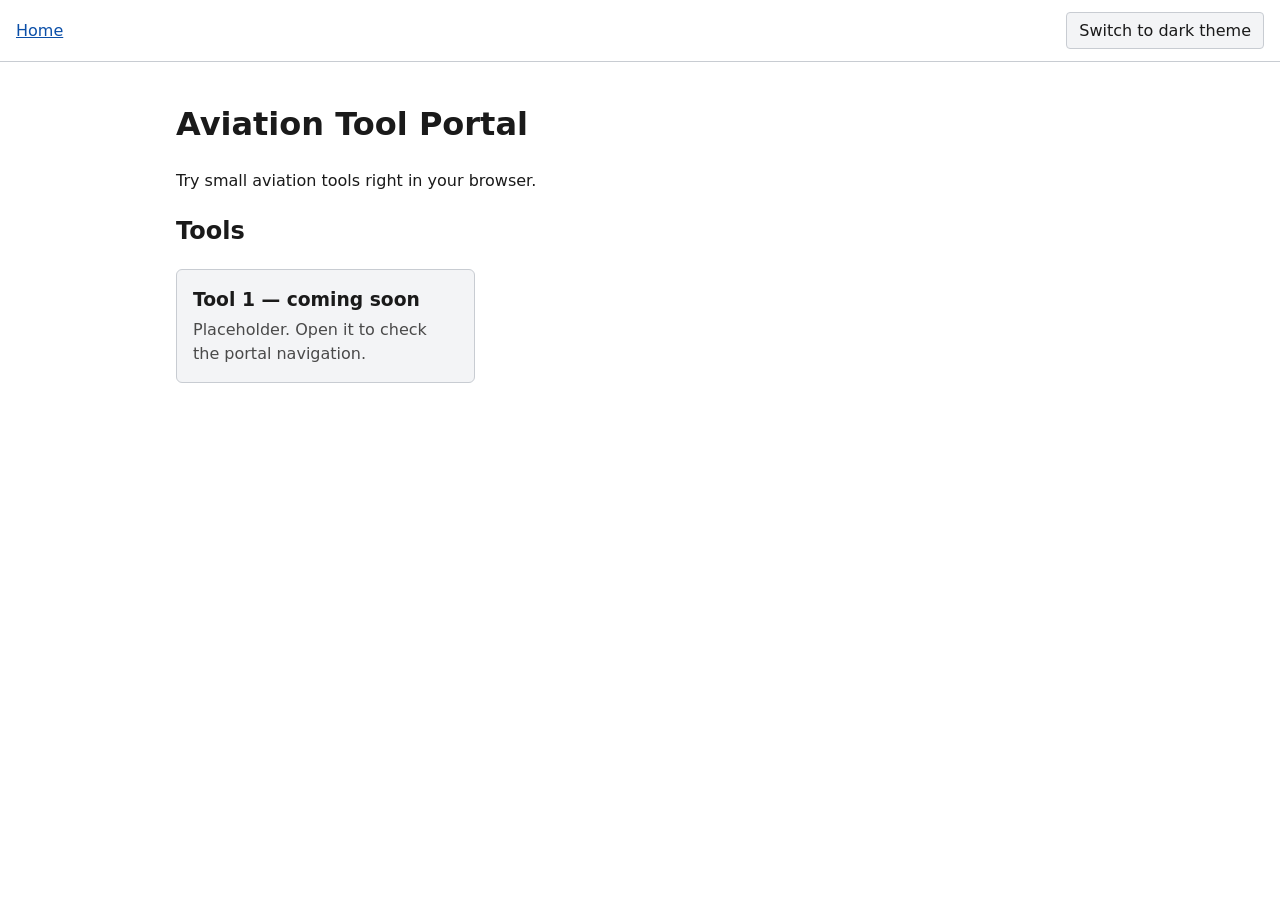
==== index.html @ d0dfb933 "Add portal homepage with placeholder tool card Co-Authored-By: Claude Sonnet 5.5 <noreply@anthropic." ====
<!DOCTYPE html>
<html lang="en" data-theme="light">
<head>
  <meta charset="utf-8">
  <meta name="viewport" content="width=device-width, initial-scale=1">
  <title>Aviation Tool Portal</title>
  <link rel="stylesheet" href="css/base.css">
  <script src="js/theme.js"></script>
</head>
<body>
  <header class="site-header">
    <nav><a href="index.html">Home</a></nav>
    <button id="theme-toggle" type="button">Switch to dark theme</button>
  </header>

  <main>
    <h1>Aviation Tool Portal</h1>
    <p>Try small aviation tools right in your browser.</p>

    <h2>Tools</h2>
    <ul class="tool-grid">
      <li>
        <a class="tool-card" href="tools/tool-1/index.html">
          <h3>Tool 1 — coming soon</h3>
          <p>Placeholder. Open it to check the portal navigation.</p>
        </a>
      </li>
    </ul>
  </main>
</body>
</html>
---- css/base.css ----
:root {
  --bg: #ffffff;
  --text: #1a1a1a;
  --muted: #4a4a4a;
  --surface: #f3f4f6;
  --border: #c8ccd2;
  --link: #0b4fa8;
}

:root[data-theme="dark"] {
  --bg: #15171a;
  --text: #f1f2f4;
  --muted: #b8bcc4;
  --surface: #22262b;
  --border: #454b53;
  --link: #8ab8ff;
}

* { box-sizing: border-box; }

body {
  margin: 0;
  background: var(--bg);
  color: var(--text);
  font: 1rem/1.5 system-ui, sans-serif;
}

a { color: var(--link); }

.site-header {
  display: flex;
  flex-wrap: wrap;
  align-items: center;
  justify-content: space-between;
  gap: 0.5rem 1rem;
  padding: 0.75rem 1rem;
  border-bottom: 1px solid var(--border);
}

.site-header nav { display: flex; align-items: center; gap: 1rem; }

button {
  font: inherit;
  color: var(--text);
  background: var(--surface);
  border: 1px solid var(--border);
  border-radius: 4px;
  padding: 0.35rem 0.75rem;
  cursor: pointer;
}

main {
  max-width: 60rem;
  margin: 0 auto;
  padding: 1rem;
}

.tool-grid {
  display: grid;
  grid-template-columns: repeat(auto-fill, minmax(15rem, 1fr));
  gap: 1rem;
  padding: 0;
  list-style: none;
}

.tool-card {
  display: block;
  height: 100%;
  padding: 1rem;
  background: var(--surface);
  border: 1px solid var(--border);
  border-radius: 6px;
  color: var(--text);
  text-decoration: none;
}

.tool-card:hover, .tool-card:focus-visible { border-color: var(--link); }
.tool-card h3 { margin: 0 0 0.25rem; }
.tool-card p { margin: 0; color: var(--muted); }
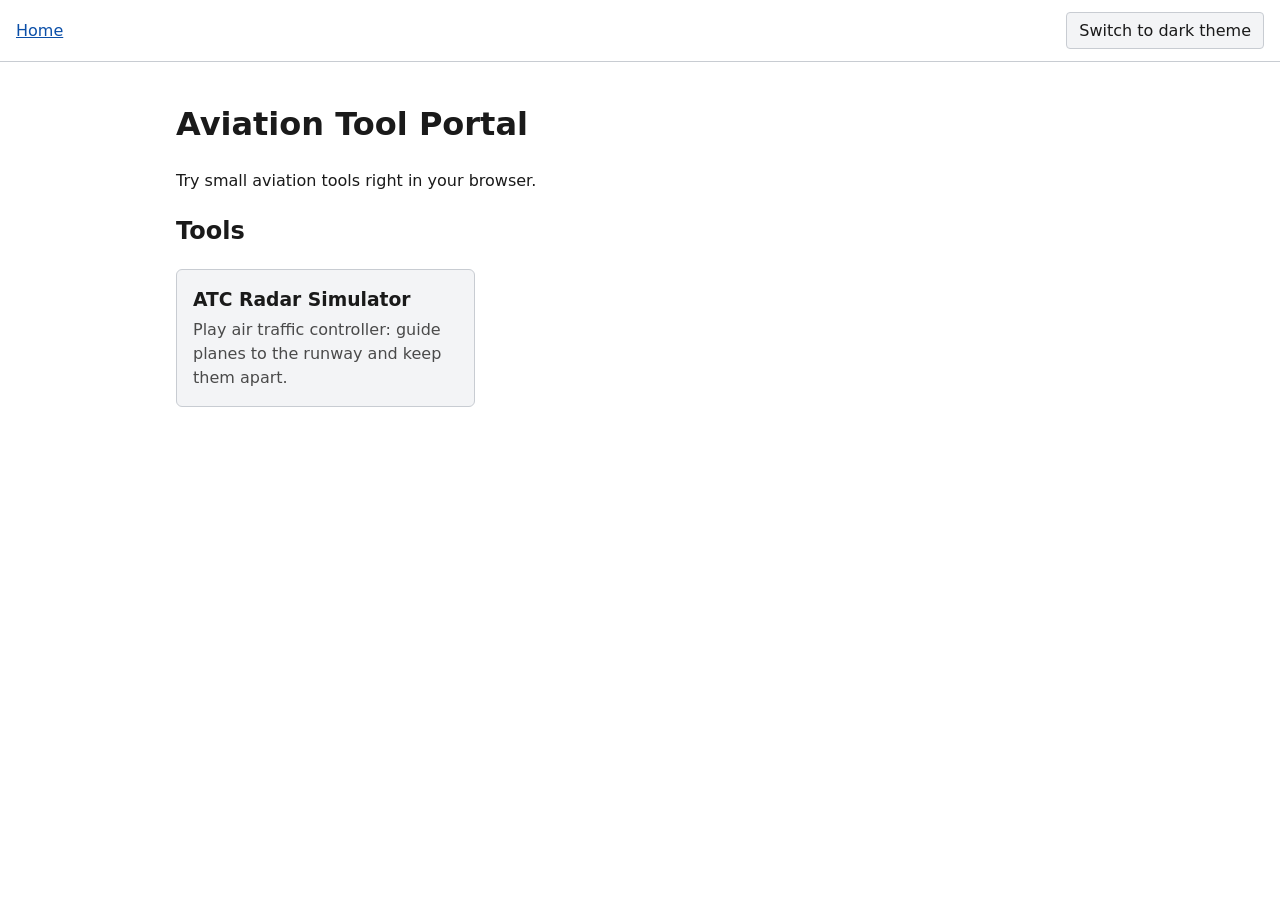
==== commit d79a354c: "Replace placeholder with ATC Radar Simulator Co-Authored-By: Claude Sonnet 5.5 <noreply@anthropic.co" ====
--- a/index.html
+++ b/index.html
@@ -20,9 +20,9 @@
     <h2>Tools</h2>
     <ul class="tool-grid">
       <li>
-        <a class="tool-card" href="tools/tool-1/index.html">
-          <h3>Tool 1 — coming soon</h3>
-          <p>Placeholder. Open it to check the portal navigation.</p>
+        <a class="tool-card" href="tools/radar/index.html">
+          <h3>ATC Radar Simulator</h3>
+          <p>Play air traffic controller: guide planes to the runway and keep them apart.</p>
         </a>
       </li>
     </ul>
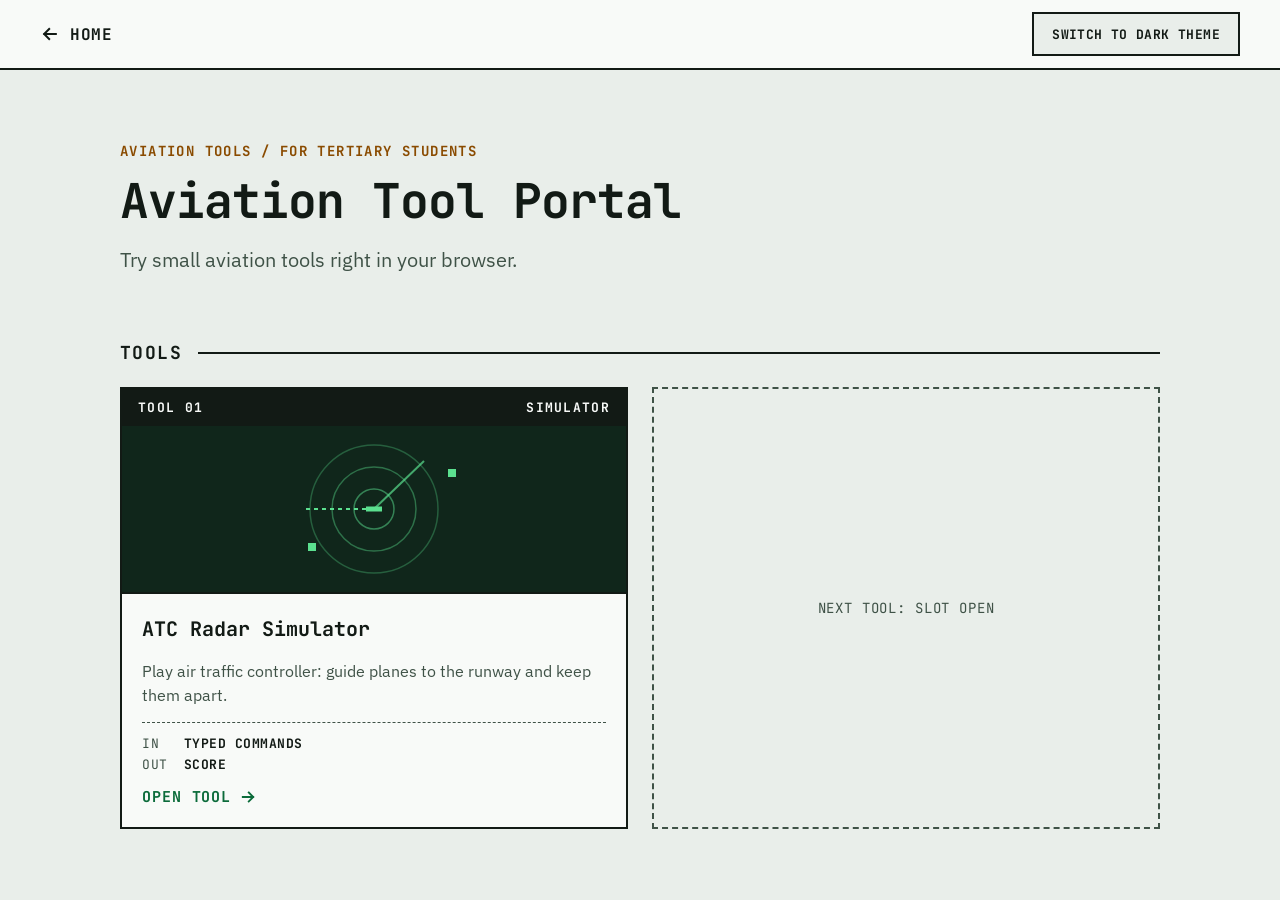
==== commit 3837b145: "Apply Flight Strip visual design to the portal and radar page Co-Authored-By: Claude Sonnet 5.5 <nor" ====
--- a/index.html
+++ b/index.html
@@ -4,27 +4,53 @@
   <meta charset="utf-8">
   <meta name="viewport" content="width=device-width, initial-scale=1">
   <title>Aviation Tool Portal</title>
+  <link rel="preconnect" href="https://fonts.googleapis.com">
+  <link rel="stylesheet" href="https://fonts.googleapis.com/css2?family=IBM+Plex+Sans:wght@400;500;600&amp;family=JetBrains+Mono:wght@500;700&amp;display=swap">
   <link rel="stylesheet" href="css/base.css">
   <script src="js/theme.js"></script>
 </head>
 <body>
   <header class="site-header">
-    <nav><a href="index.html">Home</a></nav>
+    <nav><a href="index.html"><svg width="20" height="20" viewBox="0 0 24 24" fill="none" stroke="currentColor" stroke-width="2.4" stroke-linecap="square" aria-hidden="true"><path d="M19 12H5M11 6l-6 6 6 6"></path></svg>Home</a></nav>
     <button id="theme-toggle" type="button">Switch to dark theme</button>
   </header>
 
   <main>
+    <p class="eyebrow">Aviation tools / for tertiary students</p>
     <h1>Aviation Tool Portal</h1>
-    <p>Try small aviation tools right in your browser.</p>
+    <p class="intro">Try small aviation tools right in your browser.</p>
 
-    <h2>Tools</h2>
+    <h2 class="section-title">Tools</h2>
     <ul class="tool-grid">
       <li>
         <a class="tool-card" href="tools/radar/index.html">
-          <h3>ATC Radar Simulator</h3>
-          <p>Play air traffic controller: guide planes to the runway and keep them apart.</p>
+          <div class="tool-tag"><span>Tool 01</span><span>Simulator</span></div>
+          <div class="tool-thumb">
+            <svg viewBox="0 0 240 140" fill="none" aria-hidden="true">
+              <circle cx="120" cy="70" r="20" stroke="currentColor" stroke-opacity="0.5" stroke-width="1.5"></circle>
+              <circle cx="120" cy="70" r="42" stroke="currentColor" stroke-opacity="0.4" stroke-width="1.5"></circle>
+              <circle cx="120" cy="70" r="64" stroke="currentColor" stroke-opacity="0.3" stroke-width="1.5"></circle>
+              <path d="M120 70L170 22" stroke="currentColor" stroke-opacity="0.7" stroke-width="2"></path>
+              <path d="M52 70h60" stroke="currentColor" stroke-width="2" stroke-dasharray="4 4"></path>
+              <path d="M112 70h16" stroke="currentColor" stroke-width="5"></path>
+              <rect x="194" y="30" width="8" height="8" fill="currentColor"></rect>
+              <rect x="54" y="104" width="8" height="8" fill="currentColor"></rect>
+            </svg>
+          </div>
+          <div class="tool-body">
+            <h3>ATC Radar Simulator</h3>
+            <p>Play air traffic controller: guide planes to the runway and keep them apart.</p>
+            <dl class="tool-io">
+              <dt>In</dt><dd>Typed commands</dd>
+              <dt>Out</dt><dd>Score</dd>
+            </dl>
+            <span class="tool-open">Open tool
+              <svg width="18" height="18" viewBox="0 0 24 24" fill="none" stroke="currentColor" stroke-width="2.4" stroke-linecap="square" aria-hidden="true"><path d="M5 12h14M13 6l6 6-6 6"></path></svg>
+            </span>
+          </div>
         </a>
       </li>
+      <li class="tool-slot">Next tool: slot open</li>
     </ul>
   </main>
 </body>
--- a/css/base.css
+++ b/css/base.css
@@ -1,19 +1,35 @@
+/* Visual design: "Flight Strip" (monospace headings, green palette, square corners). */
 :root {
-  --bg: #ffffff;
-  --text: #1a1a1a;
-  --muted: #4a4a4a;
-  --surface: #f3f4f6;
-  --border: #c8ccd2;
-  --link: #0b4fa8;
+  --bg: #E9EEEA;
+  --surface: #F8FAF8;
+  --text: #121A15;
+  --muted: #3F5247;
+  --link: #0B6B3A;
+  --amber: #8A4B00;
+  --line: #121A15;      /* strong 2px outlines */
+  --border: #AEBBB2;    /* quiet dividers */
+
+  /* The radar-style screens stay dark in both themes. */
+  --screen: #10261B;
+  --screen-line: #2F5E45;
+  --screen-ink: #D7F5E3;
+  --glow: #5BE08F;
+  --screen-danger: #FF8A80;
+
+  --font-body: 'IBM Plex Sans', system-ui, sans-serif;
+  --font-mono: 'JetBrains Mono', ui-monospace, 'SFMono-Regular', Menlo, Consolas, monospace;
 }
 
 :root[data-theme="dark"] {
-  --bg: #15171a;
-  --text: #f1f2f4;
-  --muted: #b8bcc4;
-  --surface: #22262b;
-  --border: #454b53;
-  --link: #8ab8ff;
+  --bg: #0A1410;
+  --surface: #10201A;
+  --text: #D7F5E3;
+  --muted: #9CC4AE;
+  --link: #5BE08F;
+  --amber: #FFB454;
+  --line: #D7F5E3;
+  --border: #2A4A3A;
+  --screen: #06100B;
 }
 
 * { box-sizing: border-box; }
@@ -22,58 +38,181 @@
   margin: 0;
   background: var(--bg);
   color: var(--text);
-  font: 1rem/1.5 system-ui, sans-serif;
+  font: 1.0625rem/1.55 var(--font-body);
 }
 
 a { color: var(--link); }
+a:focus-visible, button:focus-visible, input:focus-visible {
+  outline: 3px solid currentColor;
+  outline-offset: 3px;
+}
+
+h1, h2, h3 { font-family: var(--font-mono); }
+h1 {
+  margin: 0 0 1rem;
+  font-size: clamp(2rem, 5vw, 3rem);
+  line-height: 1.12;
+  letter-spacing: -0.02em;
+}
 
 .site-header {
   display: flex;
   flex-wrap: wrap;
   align-items: center;
   justify-content: space-between;
-  gap: 0.5rem 1rem;
-  padding: 0.75rem 1rem;
-  border-bottom: 1px solid var(--border);
-}
-
-.site-header nav { display: flex; align-items: center; gap: 1rem; }
+  gap: 0.5rem 1.5rem;
+  padding: 0.75rem clamp(1rem, 4vw, 2.5rem);
+  background: var(--surface);
+  border-bottom: 2px solid var(--line);
+}
+
+.site-header nav a {
+  display: inline-flex;
+  align-items: center;
+  gap: 0.625rem;
+  min-height: 2.75rem;
+  color: var(--text);
+  font: 700 1rem var(--font-mono);
+  letter-spacing: 0.04em;
+  text-transform: uppercase;
+  text-decoration: none;
+}
 
 button {
-  font: inherit;
-  color: var(--text);
-  background: var(--surface);
-  border: 1px solid var(--border);
-  border-radius: 4px;
-  padding: 0.35rem 0.75rem;
+  min-height: 2.75rem;
+  padding: 0 1.125rem;
+  color: var(--text);
+  background: var(--bg);
+  border: 2px solid var(--line);
+  border-radius: 0;
+  font: 700 0.8125rem var(--font-mono);
+  letter-spacing: 0.03em;
+  text-transform: uppercase;
   cursor: pointer;
 }
 
 main {
-  max-width: 60rem;
+  max-width: 68rem;
   margin: 0 auto;
-  padding: 1rem;
+  padding: clamp(2rem, 6vw, 4.5rem) 1.5rem 4rem;
+}
+
+.eyebrow {
+  margin: 0 0 0.875rem;
+  color: var(--amber);
+  font: 700 0.875rem var(--font-mono);
+  letter-spacing: 0.1em;
+  text-transform: uppercase;
+}
+
+.intro {
+  max-width: 35rem;
+  margin: 0 0 clamp(2rem, 6vw, 4rem);
+  color: var(--muted);
+  font-size: 1.25rem;
+}
+
+.section-title {
+  display: flex;
+  align-items: center;
+  gap: 1rem;
+  margin: 0 0 1.25rem;
+  font-size: 1.125rem;
+  letter-spacing: 0.08em;
+  text-transform: uppercase;
+}
+.section-title::after {
+  content: "";
+  flex: 1;
+  height: 2px;
+  background: var(--line);
 }
 
 .tool-grid {
   display: grid;
-  grid-template-columns: repeat(auto-fill, minmax(15rem, 1fr));
-  gap: 1rem;
+  grid-template-columns: repeat(auto-fill, minmax(min(100%, 21rem), 1fr));
+  gap: 1.5rem;
+  margin: 0;
   padding: 0;
   list-style: none;
 }
 
 .tool-card {
-  display: block;
+  display: flex;
+  flex-direction: column;
   height: 100%;
-  padding: 1rem;
+  color: var(--text);
   background: var(--surface);
-  border: 1px solid var(--border);
-  border-radius: 6px;
-  color: var(--text);
+  border: 2px solid var(--line);
   text-decoration: none;
 }
-
-.tool-card:hover, .tool-card:focus-visible { border-color: var(--link); }
-.tool-card h3 { margin: 0 0 0.25rem; }
-.tool-card p { margin: 0; color: var(--muted); }
+.tool-card:hover { box-shadow: 5px 5px 0 var(--link); }
+
+.tool-tag {
+  display: flex;
+  justify-content: space-between;
+  padding: 0.625rem 1rem;
+  color: var(--surface);
+  background: var(--line);
+  font: 700 0.8125rem var(--font-mono);
+  letter-spacing: 0.1em;
+  text-transform: uppercase;
+}
+
+.tool-thumb {
+  display: flex;
+  align-items: center;
+  justify-content: center;
+  height: 10.5rem;
+  color: var(--glow);
+  background: var(--screen);
+  border-bottom: 2px solid var(--line);
+}
+.tool-thumb svg { width: 15rem; max-width: 100%; height: auto; }
+
+.tool-body {
+  display: flex;
+  flex-direction: column;
+  gap: 0.875rem;
+  padding: 1.25rem;
+}
+.tool-card h3 { margin: 0; font-size: 1.25rem; }
+.tool-card p { margin: 0; color: var(--muted); font-size: 1rem; }
+
+.tool-io {
+  display: grid;
+  grid-template-columns: auto 1fr;
+  gap: 0.25rem 1rem;
+  margin: 0;
+  padding-top: 0.75rem;
+  border-top: 1px dashed var(--muted);
+  font: 0.8125rem var(--font-mono);
+  letter-spacing: 0.04em;
+  text-transform: uppercase;
+}
+.tool-io dt { color: var(--muted); }
+.tool-io dd { margin: 0; font-weight: 700; }
+
+.tool-open {
+  display: inline-flex;
+  align-items: center;
+  gap: 0.5rem;
+  color: var(--link);
+  font: 700 0.9375rem var(--font-mono);
+  letter-spacing: 0.06em;
+  text-transform: uppercase;
+}
+
+.tool-slot {
+  display: flex;
+  align-items: center;
+  justify-content: center;
+  min-height: 16rem;
+  padding: 1.5rem;
+  color: var(--muted);
+  border: 2px dashed var(--muted);
+  text-align: center;
+  font: 0.875rem var(--font-mono);
+  letter-spacing: 0.06em;
+  text-transform: uppercase;
+}
